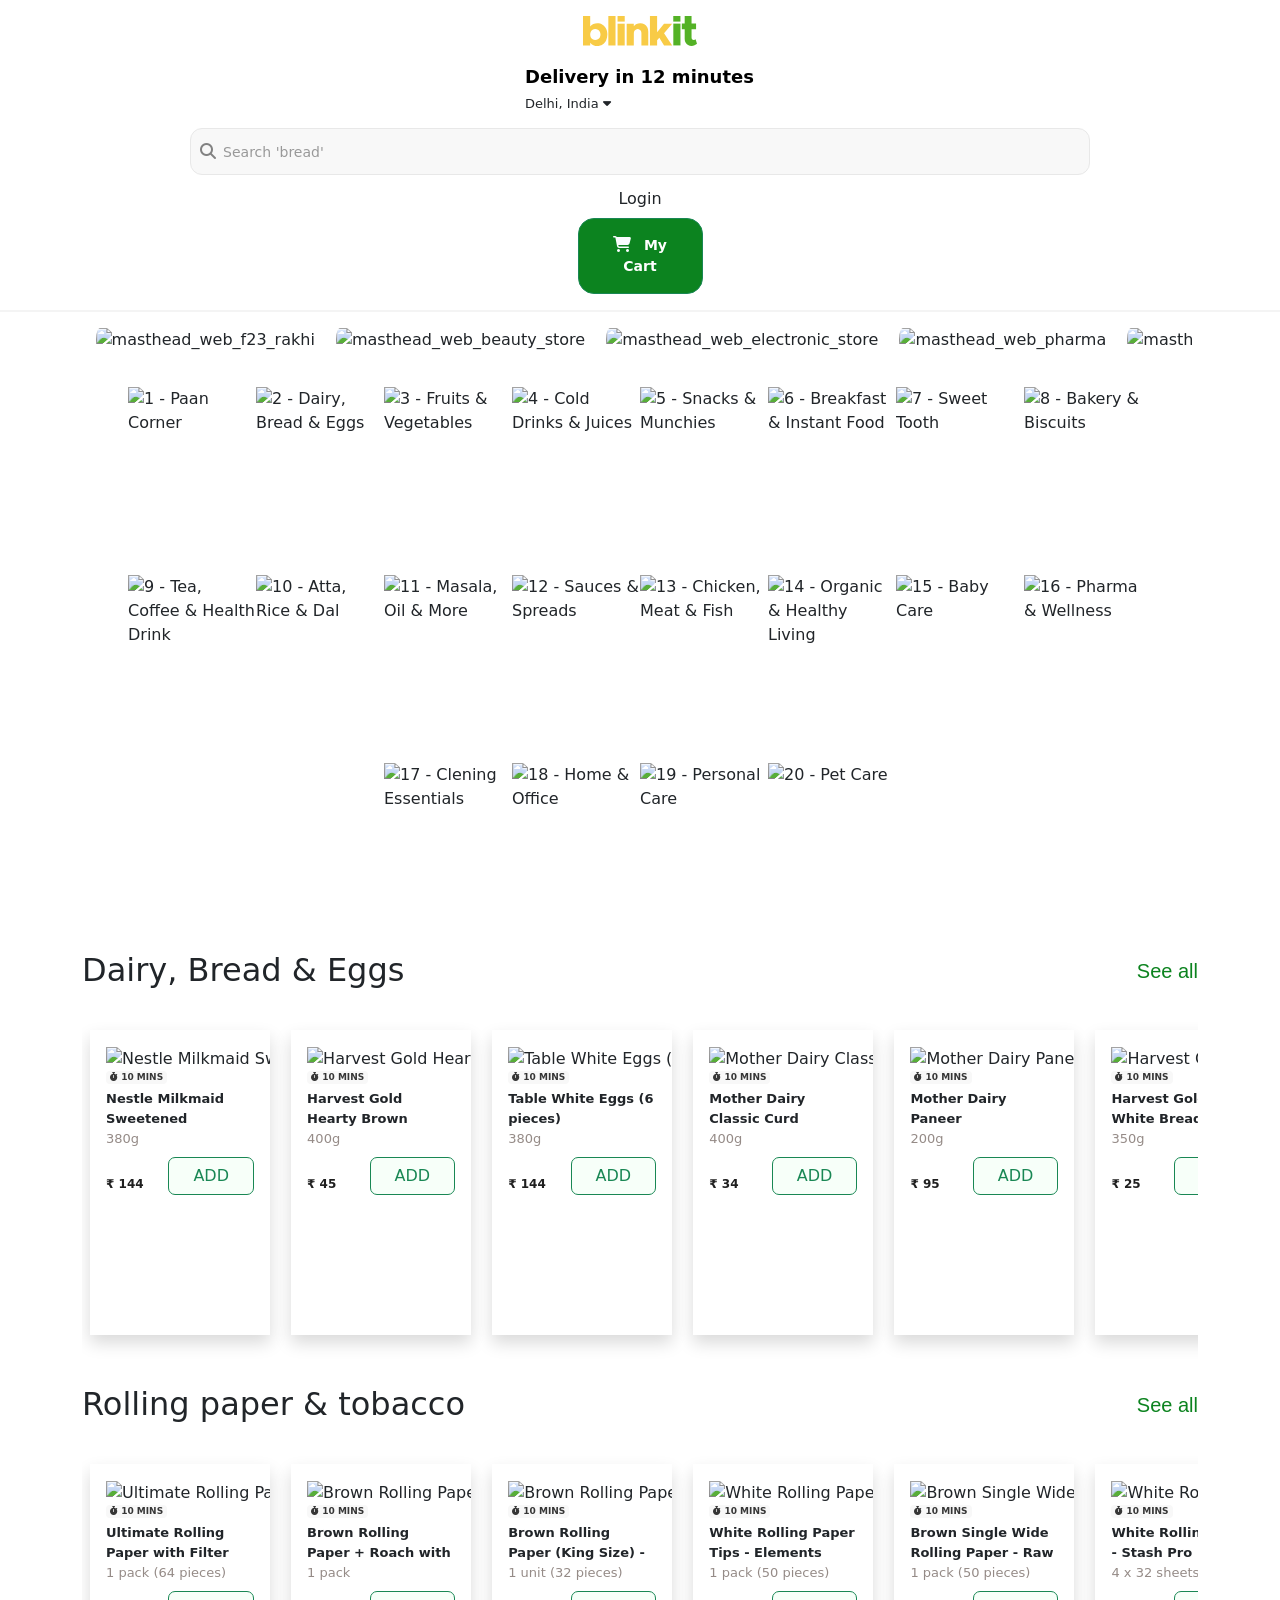
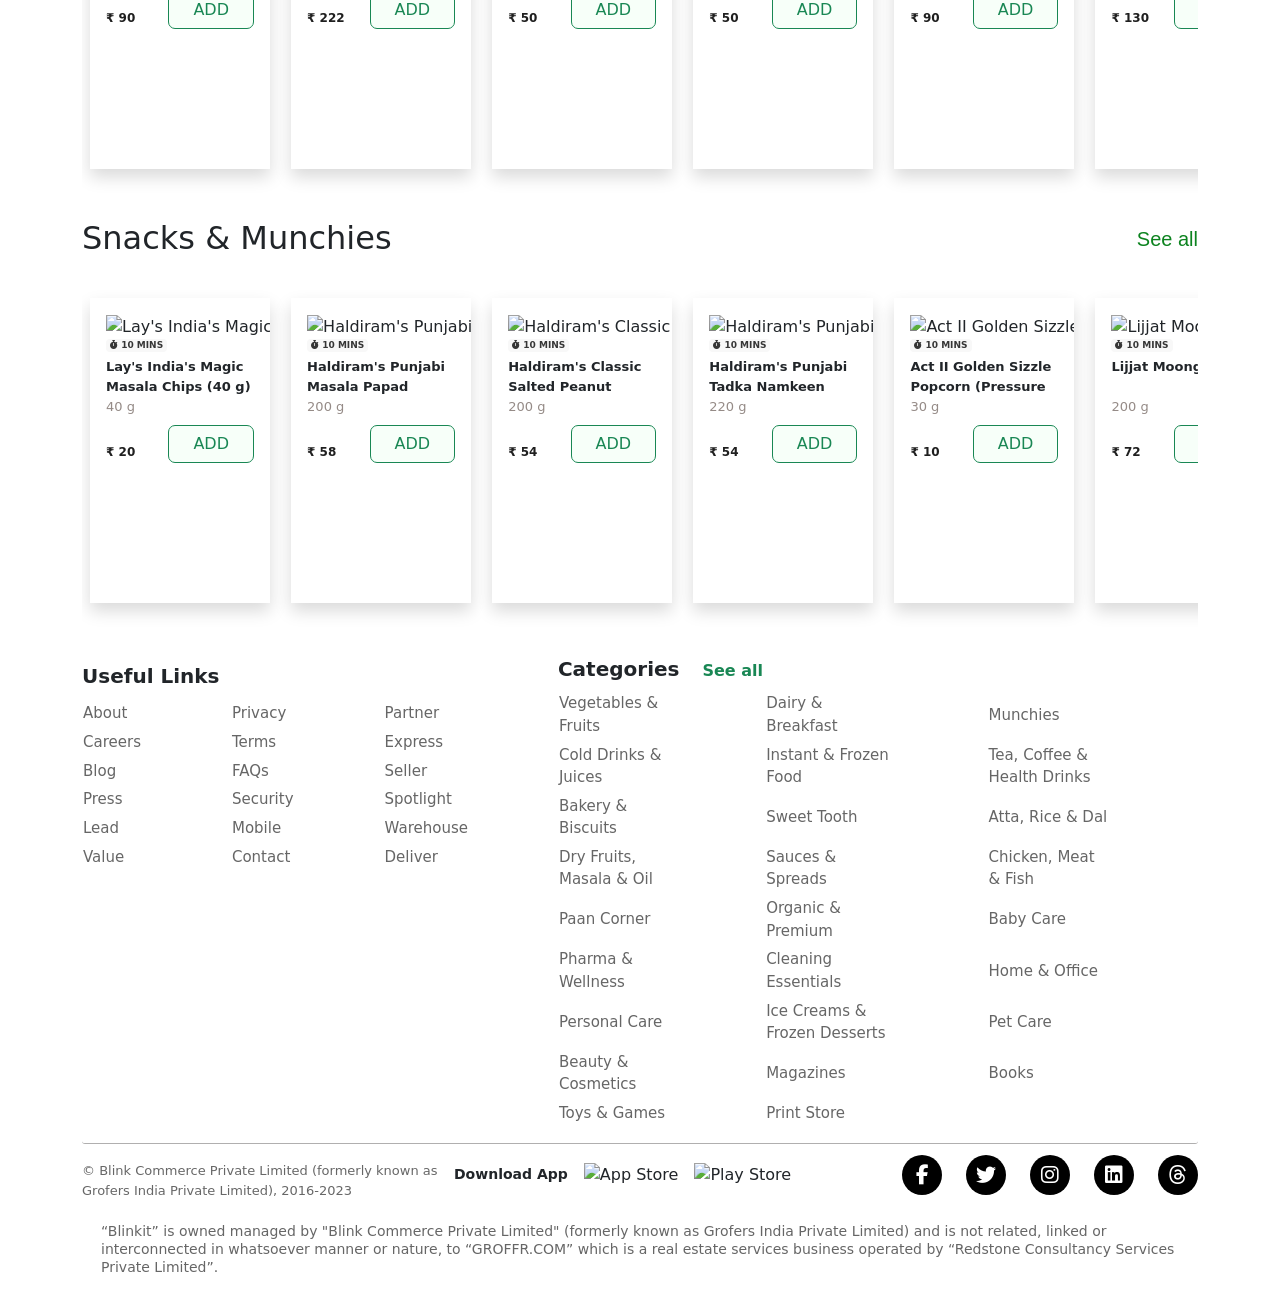
==== index.html @ 3cf59b23 "Blinkit_Clone" ====
<!DOCTYPE html>
<html lang="en">

<head>
  <meta charset="UTF-8" />
  <meta name="viewport" content="width=device-width, initial-scale=1.0" />
  <title>Blinkit_clone</title>
  <link rel="stylesheet" href="./style.css" />
  <link href="https://cdn.jsdelivr.net/npm/bootstrap@5.0.2/dist/css/bootstrap.min.css" rel="stylesheet"
    integrity="sha384-EVSTQN3/azprG1Anm3QDgpJLIm9Nao0Yz1ztcQTwFspd3yD65VohhpuuCOmLASjC" crossorigin="anonymous" />
  <link rel="stylesheet" href="https://cdnjs.cloudflare.com/ajax/libs/font-awesome/6.4.2/css/all.min.css"
    integrity="sha512-z3gLpd7yknf1YoNbCzqRKc4qyor8gaKU1qmn+CShxbuBusANI9QpRohGBreCFkKxLhei6S9CQXFEbbKuqLg0DA=="
    crossorigin="anonymous" referrerpolicy="no-referrer" />
  <link rel="shortcut icon"
    href="https://upload.wikimedia.org/wikipedia/commons/thumb/2/2a/Blinkit-yellow-rounded.svg/800px-Blinkit-yellow-rounded.svg.png"
    type="image/x-icon" />
</head>

<body>
  <!-- Navbar -->
  <nav class=" px-2 py-3 d-flex justify-content-between align-items-center">
    <a href="/"><svg width="134" height="30" viewBox="0 0 114 30" fill="none" xmlns="http://www.w3.org/2000/svg">
        <path
          d="M14.3342 7.186C16.2619 7.186 17.9832 7.66644 19.4978 8.62732C21.0262 9.57447 22.2242 10.9197 23.0917 12.663C23.9316 14.3377 24.3516 16.3075 24.3516 18.5724C24.3516 20.7687 23.9316 22.7316 23.0917 24.4612C22.2517 26.1908 21.0675 27.5429 19.5391 28.5175C17.9969 29.5058 16.2619 30 14.3342 30C12.9297 30 11.6078 29.7117 10.3685 29.1352C9.12927 28.5587 8.06901 27.7488 7.18775 26.7056V29.4852H0V0H7.18775V10.4598C8.06901 9.41661 9.12927 8.61359 10.3685 8.05079C11.6078 7.47426 12.9297 7.186 14.3342 7.186ZM12.1861 24.0494C13.2051 24.0494 14.1139 23.8161 14.9125 23.3493C15.7112 22.8826 16.3377 22.2306 16.7921 21.3933C17.2465 20.5697 17.4737 19.6294 17.4737 18.5724C17.4737 17.5429 17.2465 16.6095 16.7921 15.7721C16.3377 14.9348 15.7112 14.2828 14.9125 13.8161C14.1139 13.3493 13.2051 13.116 12.1861 13.116C11.2223 13.116 10.3617 13.3493 9.60432 13.8161C8.84699 14.269 8.2549 14.9073 7.82804 15.731C7.40118 16.5683 7.18775 17.5154 7.18775 18.5724C7.18775 19.6294 7.40118 20.5765 7.82804 21.4139C8.2549 22.2375 8.84699 22.8826 9.60432 23.3493C10.3617 23.8161 11.2223 24.0494 12.1861 24.0494Z"
          fill="#F8CB46"></path>
        <path d="M25.3356 29.4852V0H32.5233V29.4852H25.3356Z" fill="#F8CB46"></path>
        <path d="M34.5607 29.4852V7.68016H41.7071V29.4852H34.5607Z" fill="#F8CB46"></path>
        <path
          d="M57.2319 7.186C58.7603 7.186 60.1372 7.5429 61.3627 8.25669C62.5882 8.95676 63.5521 9.94509 64.2544 11.2217C64.9291 12.512 65.2664 13.9739 65.2664 15.6074V29.4852H58.4092V17.2135C58.4092 16.4173 58.2508 15.7104 57.9341 15.0927C57.6312 14.4612 57.1974 13.9739 56.6329 13.6307C56.0821 13.2876 55.4349 13.116 54.6914 13.116C53.9891 13.116 53.3419 13.2876 52.7498 13.6307C52.1577 13.9602 51.6965 14.4132 51.366 14.9897C51.0218 15.5388 50.8496 16.1839 50.8496 16.9252L50.8083 29.4852H43.6619V7.68016H50.8083V10.1716C51.483 9.23816 52.3849 8.51064 53.5141 7.98902C54.6432 7.45367 55.8824 7.186 57.2319 7.186Z"
          fill="#F8CB46"></path>
        <path
          d="M81.0597 17.2135L89.1769 29.4852H81.0597L76.3091 21.7639L74.1198 24.2965V29.4852H66.932V0H74.1198V16.2869L81.0184 7.68016H89.1356L81.0597 17.2135Z"
          fill="#F8CB46"></path>
        <path d="M34.5569 0.00232667H41.7267V5.59207H34.5569V0.00232667Z" fill="#F8CB46"></path>
        <path d="M90.3176 29.4198V7.61479H97.464V29.4198H90.3176Z" fill="#54B226"></path>
        <path
          d="M112.575 23.2634L114 27.855C113.353 28.4727 112.534 28.9737 111.542 29.3581C110.564 29.7424 109.607 29.9346 108.671 29.9346C107.322 29.9346 106.117 29.6395 105.057 29.0492C103.996 28.4452 103.17 27.6079 102.578 26.5372C101.986 25.494 101.69 24.2929 101.69 22.9339V13.3183H98.819V7.61479H101.69V0.00241089H108.547V7.61479H113.071V13.3183H108.547V21.6161C108.547 22.3162 108.733 22.8859 109.105 23.3251C109.477 23.7644 109.952 23.984 110.53 23.984C110.943 23.984 111.329 23.9223 111.687 23.7987C112.045 23.6752 112.341 23.4967 112.575 23.2634Z"
          fill="#54B226"></path>
        <path d="M90.2609 0.00241089H97.4307V5.59215H90.2609V0.00241089Z" fill="#54B226"></path>
      </svg>
    </a>
    <div class="v-line"></div>
    <div class="location">
      <h5>Delivery in 12 minutes</h5>
      <p>Delhi, India <i class="fa-solid fa-caret-down"></i></p>
    </div>
    <div class="searchbar ">
      <i class="fa-solid fa-magnifying-glass"></i>
      <input type="text" placeholder="Search 'bread'" class="search-input" />
    </div class="my-btn">
    <button class="btn btn-large my-login">Login</button>
    <button class="btn btn-large btn-success my-cart px-3 py-2 pt-3 pb-3 fw-bold rounded-4">
      <i class="fa-solid fa-cart-shopping fs-6 pe-2" style="color: #fafcff"></i> My Cart
    </button>
  </nav>

  <!-- Hero Section -->
  <div class="container">
    <section class="hero-section d-flex justify-content-between ">
      <img
        src="https://cdn.grofers.com/cdn-cgi/image/f=auto,fit=scale-down,q=50,metadata=none,w=1440/layout-engine/2022-05/Group-33704.jpg"
        alt="paan corner banner" width="1280" height="234.8623853211009"
        style="border-radius: 0px; object-fit: fill; cursor: default" />
    </section>
  </div>

  <!-- Scrollable div -->
  <div class="container">
    <div class="my-container">
      <div class="my-list">
        <img
          src="https://cdn.grofers.com/cdn-cgi/image/f=auto,fit=scale-down,q=50,metadata=none,w=450/layout-engine/2023-08/Web-Raksha-Bandhan.jpg"
          alt="masthead_web_f23_rakhi" width="335.40000000000003" height="195" loading="lazy"
          style="border-radius: 16px; object-fit: fill; cursor: default" />

        <img
          src="https://cdn.grofers.com/cdn-cgi/image/f=auto,fit=scale-down,q=50,metadata=none,w=450/layout-engine/2023-03/beauty-WEB.jpg"
          alt="masthead_web_beauty_store" width="335.40000000000003" height="195" loading="lazy"
          style="border-radius: 16px; object-fit: fill; cursor: default" />

        <img
          src="https://cdn.grofers.com/cdn-cgi/image/f=auto,fit=scale-down,q=50,metadata=none,w=450/layout-engine/2023-07/electronics-WEB.jpg"
          alt="masthead_web_electronic_store" width="335.40000000000003" height="195" loading="lazy"
          style="border-radius: 16px; object-fit: fill; cursor: default" />

        <img
          src="https://cdn.grofers.com/cdn-cgi/image/f=auto,fit=scale-down,q=50,metadata=none,w=450/layout-engine/2023-07/pharmacy-WEB.jpg"
          alt="masthead_web_pharma" width="335.40000000000003" height="195" loading="lazy"
          style="border-radius: 16px; object-fit: fill; cursor: default" />

        <img
          src="https://cdn.grofers.com/cdn-cgi/image/f=auto,fit=scale-down,q=50,metadata=none,w=450/layout-engine/2023-03/babycare-WEB.jpg"
          alt="masthead_web_baby_care" width="335.40000000000003" height="195" loading="lazy"
          style="border-radius: 16px; object-fit: fill; cursor: default" />

        <img
          src="https://cdn.grofers.com/cdn-cgi/image/f=auto,fit=scale-down,q=50,metadata=none,w=450/layout-engine/2023-07/Pet-Care_WEB.jpg"
          alt="masthead_web_pet_care" width="335.40000000000003" height="195" loading="lazy"
          style="border-radius: 16px; object-fit: fill; cursor: default" />
      </div>
    </div>
  </div>

  <!-- Categories section -->
  <section class="d-flex justify-content-center vw-100">
    <div class="container">
      <div class="my-categories d-flex flex-wrap justify-content-center">
        <img
          src="https://cdn.grofers.com/cdn-cgi/image/f=auto,fit=scale-down,q=50,metadata=none,w=180/layout-engine/2022-12/paan-corner_web.png"
          alt="1 - Paan Corner" width="128" height="188.23529411764704" loading="lazy"
          style="border-radius: 0px; object-fit: fill; cursor: default" />

        <img
          src="https://cdn.grofers.com/cdn-cgi/image/f=auto,fit=scale-down,q=50,metadata=none,w=180/layout-engine/2022-11/Slice-2_10.png"
          alt="2 - Dairy, Bread &amp; Eggs" width="128" height="188.23529411764704" loading="lazy"
          style="border-radius: 0px; object-fit: fill; cursor: default" />

        <img
          src="https://cdn.grofers.com/cdn-cgi/image/f=auto,fit=scale-down,q=50,metadata=none,w=180/layout-engine/2022-11/Slice-3_9.png"
          alt="3 - Fruits &amp; Vegetables" width="128" height="188.23529411764704" loading="lazy"
          style="border-radius: 0px; object-fit: fill; cursor: default" />

        <img
          src="https://cdn.grofers.com/cdn-cgi/image/f=auto,fit=scale-down,q=50,metadata=none,w=180/layout-engine/2022-11/Slice-4_9.png"
          alt="4 - Cold Drinks &amp; Juices " width="128" height="188.23529411764704" loading="lazy"
          style="border-radius: 0px; object-fit: fill; cursor: default" />

        <img
          src="https://cdn.grofers.com/cdn-cgi/image/f=auto,fit=scale-down,q=50,metadata=none,w=180/layout-engine/2022-11/Slice-5_4.png"
          alt="5 - Snacks &amp; Munchies " width="128" height="188.23529411764704" loading="lazy"
          style="border-radius: 0px; object-fit: fill; cursor: default" />

        <img
          src="https://cdn.grofers.com/cdn-cgi/image/f=auto,fit=scale-down,q=50,metadata=none,w=180/layout-engine/2022-11/Slice-6_5.png"
          alt="6 - Breakfast &amp; Instant Food" width="128" height="188.23529411764704" loading="lazy"
          style="border-radius: 0px; object-fit: fill; cursor: default" />

        <img
          src="https://cdn.grofers.com/cdn-cgi/image/f=auto,fit=scale-down,q=50,metadata=none,w=180/layout-engine/2022-11/Slice-7_3.png"
          alt="7 - Sweet Tooth" width="128" height="188.23529411764704" loading="lazy"
          style="border-radius: 0px; object-fit: fill; cursor: default" />

        <img
          src="https://cdn.grofers.com/cdn-cgi/image/f=auto,fit=scale-down,q=50,metadata=none,w=180/layout-engine/2022-11/Slice-8_4.png"
          alt="8 - Bakery &amp; Biscuits" width="128" height="188.23529411764704" loading="lazy"
          style="border-radius: 0px; object-fit: fill; cursor: default" />

        <img
          src="https://cdn.grofers.com/cdn-cgi/image/f=auto,fit=scale-down,q=50,metadata=none,w=180/layout-engine/2022-11/Slice-9_3.png"
          alt="9 - Tea, Coffee &amp; Health Drink " width="128" height="188.23529411764704" loading="lazy"
          style="border-radius: 0px; object-fit: fill; cursor: default" />

        <img
          src="https://cdn.grofers.com/cdn-cgi/image/f=auto,fit=scale-down,q=50,metadata=none,w=180/layout-engine/2022-11/Slice-10.png"
          alt="10 - Atta, Rice &amp; Dal" width="128" height="188.23529411764704" loading="lazy"
          style="border-radius: 0px; object-fit: fill; cursor: default" />

        <img
          src="https://cdn.grofers.com/cdn-cgi/image/f=auto,fit=scale-down,q=50,metadata=none,w=180/layout-engine/2022-11/Slice-11.png"
          alt="11 - Masala, Oil &amp; More " width="128" height="188.23529411764704" loading="lazy"
          style="border-radius: 0px; object-fit: fill; cursor: default" />

        <img
          src="https://cdn.grofers.com/cdn-cgi/image/f=auto,fit=scale-down,q=50,metadata=none,w=180/layout-engine/2022-11/Slice-12.png"
          alt="12 - Sauces &amp; Spreads" width="128" height="188.23529411764704" loading="lazy"
          style="border-radius: 0px; object-fit: fill; cursor: default" />

        <img
          src="https://cdn.grofers.com/cdn-cgi/image/f=auto,fit=scale-down,q=50,metadata=none,w=180/layout-engine/2022-11/Slice-13.png"
          alt="13 - Chicken, Meat &amp; Fish " width="128" height="188.23529411764704" loading="lazy"
          style="border-radius: 0px; object-fit: fill; cursor: default" />

        <img
          src="https://cdn.grofers.com/cdn-cgi/image/f=auto,fit=scale-down,q=50,metadata=none,w=180/layout-engine/2022-11/Slice-14.png"
          alt="14 - Organic &amp; Healthy Living" width="128" height="188.23529411764704" loading="lazy"
          style="border-radius: 0px; object-fit: fill; cursor: default" />

        <img
          src="https://cdn.grofers.com/cdn-cgi/image/f=auto,fit=scale-down,q=50,metadata=none,w=180/layout-engine/2022-11/Slice-15.png"
          alt="15 - Baby Care" width="128" height="188.23529411764704" loading="lazy"
          style="border-radius: 0px; object-fit: fill; cursor: default" />

        <img
          src="https://cdn.grofers.com/cdn-cgi/image/f=auto,fit=scale-down,q=50,metadata=none,w=180/layout-engine/2022-11/Slice-16.png"
          alt="16 - Pharma &amp; Wellness" width="128" height="188.23529411764704" loading="lazy"
          style="border-radius: 0px; object-fit: fill; cursor: default" />

        <img
          src="https://cdn.grofers.com/cdn-cgi/image/f=auto,fit=scale-down,q=50,metadata=none,w=180/layout-engine/2022-11/Slice-17.png"
          alt="17 - Clening Essentials" width="128" height="188.23529411764704" loading="lazy"
          style="border-radius: 0px; object-fit: fill; cursor: default" />

        <img
          src="https://cdn.grofers.com/cdn-cgi/image/f=auto,fit=scale-down,q=50,metadata=none,w=180/layout-engine/2022-11/Slice-18.png"
          alt="18 - Home &amp; Office " width="128" height="188.23529411764704" loading="lazy"
          style="border-radius: 0px; object-fit: fill; cursor: default" />

        <img
          src="https://cdn.grofers.com/cdn-cgi/image/f=auto,fit=scale-down,q=50,metadata=none,w=180/layout-engine/2022-11/Slice-19.png"
          alt="19 - Personal Care" width="128" height="188.23529411764704" loading="lazy"
          style="border-radius: 0px; object-fit: fill; cursor: default" />

        <img
          src="https://cdn.grofers.com/cdn-cgi/image/f=auto,fit=scale-down,q=50,metadata=none,w=180/layout-engine/2022-11/Slice-20.png"
          alt="20 - Pet Care" width="128" height="188.23529411764704" loading="lazy"
          style="border-radius: 0px; object-fit: fill; cursor: default" />
      </div>
    </div>
  </section>

  <!-- Dairy-Bread-Eggs -->
  <div class="container">
    <div class="category-section">
      <div class="title-head d-flex justify-content-between ">
        <h2>Dairy, Bread & Eggs</h2>
        <p>See all</p>
      </div>
      <div class="my-list">
        <div class="cards p-3 m-2 shadow my-card d-inline-block flex-column">
          <img
            src="https://cdn.grofers.com/cdn-cgi/image/f=auto,fit=scale-down,q=50,metadata=none,w=180/app/images/products/sliding_image/10491a.jpg?ts=1688463545"
            alt="Nestle Milkmaid Sweetened Condensed Milk" width="140" height="140" loading="lazy"
            style="border-radius: 0px; object-fit: fill; cursor: default" />
          <div class="card-time">
            <i class="fa-solid fa-stopwatch"></i> 10 MINS
          </div>
          <div class="card-title">
            Nestle Milkmaid Sweetened Condensed Milk
          </div>
          <div class="card-weight mb-2">380g</div>
          <div class="d-flex w-100 justify-content-between align-items-center">
            <div class="card-price pt-3">₹ 144</div>
            <button class="btn btn-outline-success px-4 my-card-button">ADD</button>
          </div>
        </div>
        <div class="cards p-3 m-2 shadow my-card d-inline-block flex-column">
          <img
            src="https://cdn.grofers.com/cdn-cgi/image/f=auto,fit=scale-down,q=50,metadata=none,w=180/app/images/products/sliding_image/24194a.jpg?ts=1690806087"
            alt="Harvest Gold Hearty Brown Bread" width="140" height="140" loading="lazy"
            style="border-radius: 0px; object-fit: fill; cursor: default" />
          <div class="card-time">
            <i class="fa-solid fa-stopwatch"></i> 10 MINS
          </div>
          <div class="card-title">Harvest Gold Hearty Brown Bread</div>
          <div class="card-weight mb-2">400g</div>
          <div class="d-flex w-100 justify-content-between align-items-center">
            <div class="card-price pt-3">₹ 45</div>
            <button class="btn btn-outline-success px-4 my-card-button">ADD</button>
          </div>
        </div>
        <div class="cards p-3 m-2 shadow my-card d-inline-block flex-column">
          <img
            src="https://cdn.grofers.com/cdn-cgi/image/f=auto,fit=scale-down,q=50,metadata=none,w=180/app/images/products/sliding_image/487729a.jpg?ts=1687333800"
            alt="Table White Eggs (6 pieces)" width="140" height="140" loading="lazy"
            style="border-radius: 0px; object-fit: fill; cursor: default" />
          <div class="card-time">
            <i class="fa-solid fa-stopwatch"></i> 10 MINS
          </div>
          <div class="card-title">Table White Eggs (6 pieces)</div>
          <div class="card-weight mb-2">380g</div>
          <div class="d-flex w-100 justify-content-between align-items-center">
            <div class="card-price pt-3">₹ 144</div>
            <button class="btn btn-outline-success px-4 my-card-button">ADD</button>
          </div>
        </div>
        <div class="cards p-3 m-2 shadow my-card d-inline-block flex-column">
          <img
            src="https://cdn.grofers.com/cdn-cgi/image/f=auto,fit=scale-down,q=50,metadata=none,w=135/app/images/products/sliding_image/86446a.jpg?ts=1687948913"
            alt="Mother Dairy Classic Curd" width="140" height="140" loading="lazy"
            style="border-radius: 0px; object-fit: fill; cursor: default;">
          <div class="card-time">
            <i class="fa-solid fa-stopwatch"></i> 10 MINS
          </div>
          <div class="card-title">
            Mother Dairy Classic Curd
          </div>
          <div class="card-weight mb-2">400g</div>
          <div class="d-flex w-100 justify-content-between align-items-center">
            <div class="card-price pt-3">₹ 34</div>
            <button class="btn btn-outline-success px-4 my-card-button">ADD</button>
          </div>
        </div>
        <div class="cards p-3 m-2 shadow my-card d-inline-block flex-column">
          <img
            src="https://cdn.grofers.com/cdn-cgi/image/f=auto,fit=scale-down,q=50,metadata=none,w=135/app/images/products/sliding_image/192a.jpg?ts=1689327538"
            alt="Mother Dairy Paneer" width="140" height="140" loading="lazy"
            style="border-radius: 0px; object-fit: fill; cursor: default;">
          <div class="card-time">
            <i class="fa-solid fa-stopwatch"></i> 10 MINS
          </div>
          <div class="card-title">
            Mother Dairy Paneer
          </div>
          <div class="card-weight mb-2">200g</div>
          <div class="d-flex w-100 justify-content-between align-items-center">
            <div class="card-price pt-3">₹ 95</div>
            <button class="btn btn-outline-success px-4 my-card-button">ADD</button>
          </div>
        </div>
        <div class="cards p-3 m-2 shadow my-card d-inline-block flex-column">
          <img
            src="https://cdn.grofers.com/cdn-cgi/image/f=auto,fit=scale-down,q=50,metadata=none,w=135/app/images/products/sliding_image/23779a.jpg?ts=1690808192"
            alt="Harvest Gold - White Bread" width="140" height="140" loading="lazy"
            style="border-radius: 0px; object-fit: fill; cursor: default;">
          <div class="card-time">
            <i class="fa-solid fa-stopwatch"></i> 10 MINS
          </div>
          <div class="card-title">
            Harvest Gold - White Bread
          </div>
          <div class="card-weight mb-2">350g</div>
          <div class="d-flex w-100 justify-content-between align-items-center">
            <div class="card-price pt-3">₹ 25</div>
            <button class="btn btn-outline-success px-4 my-card-button">ADD</button>
          </div>
        </div>
        <div class="cards p-3 m-2 shadow my-card d-inline-block flex-column">
          <img
            src="https://cdn.grofers.com/cdn-cgi/image/f=auto,fit=scale-down,q=50,metadata=none,w=135/app/images/products/sliding_image/483705a.jpg?ts=1688628432"
            alt="Table White Eggs - 30 Pieces Tray" width="140" height="140" loading="lazy"
            style="border-radius: 0px; object-fit: fill; cursor: default;">
          <div class="card-time">
            <i class="fa-solid fa-stopwatch"></i> 10 MINS
          </div>
          <div class="card-title">
            Table White Eggs - 30 Pieces Tray
          </div>
          <div class="card-weight mb-2">30 pieces</div>
          <div class="d-flex w-100 justify-content-between align-items-center">
            <div class="card-price pt-3">₹ 208</div>
            <button class="btn btn-outline-success px-4">ADD</button>
          </div>
        </div>
        <div class="cards p-3 m-2 shadow my-card d-inline-block flex-column">
          <img
            src="https://cdn.grofers.com/cdn-cgi/image/f=auto,fit=scale-down,q=50,metadata=none,w=135/app/images/products/sliding_image/12872a.jpg?ts=1690814382"
            alt="Amul Gold Full Cream Fresh Milk" width="140" height="140" loading="lazy"
            style="border-radius: 0px; object-fit: fill; cursor: default;">
          <div class="card-time">
            <i class="fa-solid fa-stopwatch"></i> 10 MINS
          </div>
          <div class="card-title">
            Amul Gold Full Cream Fresh Milk
          </div>
          <div class="card-weight mb-2">500 ml</div>
          <div class="d-flex w-100 justify-content-between align-items-center">
            <div class="card-price pt-3">₹ 33</div>
            <button class="btn btn-outline-success px-4">ADD</button>
          </div>
        </div>
        <div class="cards p-3 m-2 shadow my-card d-inline-block flex-column">
          <img
            src="https://cdn.grofers.com/cdn-cgi/image/f=auto,fit=scale-down,q=50,metadata=none,w=135/app/images/products/sliding_image/477482a.jpg?ts=1687615980"
            alt="Eggoz Farm Fresh White Eggs (10 pieces)" width="140" height="140" loading="lazy"
            style="border-radius: 0px; object-fit: fill; cursor: default;">
          <div class="card-time">
            <i class="fa-solid fa-stopwatch"></i> 10 MINS
          </div>
          <div class="card-title">
            Eggoz Farm Fresh White Eggs (10 pieces)
          </div>
          <div class="card-weight mb-2">10 pieces</div>
          <div class="d-flex w-100 justify-content-between align-items-center">
            <div class="card-price pt-3">₹ 113</div>
            <button class="btn btn-outline-success px-4">ADD</button>
          </div>
        </div>
        <div class="cards p-3 m-2 shadow my-card d-inline-block flex-column">
          <img
            src="https://cdn.grofers.com/cdn-cgi/image/f=auto,fit=scale-down,q=50,metadata=none,w=135/app/images/products/sliding_image/45533a.jpg?ts=1687948907"
            alt="Amul Masti Curd" width="140" height="140" loading="lazy"
            style="border-radius: 0px; object-fit: fill; cursor: default;">
          <div class="card-time">
            <i class="fa-solid fa-stopwatch"></i> 10 MINS
          </div>
          <div class="card-title">
            Amul Masti Curd
          </div>
          <div class="card-weight mb-2">400 g</div>
          <div class="d-flex w-100 justify-content-between align-items-center">
            <div class="card-price pt-3">₹ 34</div>
            <button class="btn btn-outline-success px-4">ADD</button>
          </div>
        </div>
        <div class="cards p-3 m-2 shadow my-card d-inline-block flex-column">
          <img
            src="https://cdn.grofers.com/cdn-cgi/image/f=auto,fit=scale-down,q=50,metadata=none,w=135/app/images/products/sliding_image/329500a.jpg?ts=1687949315"
            alt="Amul Fresh Malai Paneer" width="140" height="140" loading="lazy"
            style="border-radius: 0px; object-fit: fill; cursor: default;">
          <div class="card-time">
            <i class="fa-solid fa-stopwatch"></i> 10 MINS
          </div>
          <div class="card-title">
            Amul Fresh Malai Paneer
          </div>
          <div class="card-weight mb-2">200 g</div>
          <div class="d-flex w-100 justify-content-between align-items-center">
            <div class="card-price pt-3">₹ 91</div>
            <button class="btn btn-outline-success px-4">ADD</button>
          </div>
        </div>
      </div>
    </div>
  </div>

  <!-- Rolling Paper and tobacco -->
  <div class="container">
    <div class="category-section">
      <div class="title-head d-flex justify-content-between ">
        <h2>Rolling paper & tobacco</h2>
        <p>See all</p>
      </div>
      <div class="my-list">
        <div class="cards p-3 m-2 shadow my-card d-inline-block flex-column">
          <img
            src="https://cdn.grofers.com/cdn-cgi/image/f=auto,fit=scale-down,q=50,metadata=none,w=135/app/images/products/sliding_image/478728a.jpg?ts=1690814280"
            alt="Ultimate Rolling Paper with Filter Tips &amp; Crushing Tray (King Size, Unbleached) - Mozo" width="140"
            height="140" loading="lazy" style="border-radius: 0px; object-fit: fill; cursor: default;">
          <div class="card-time">
            <i class="fa-solid fa-stopwatch"></i> 10 MINS
          </div>
          <div class="card-title">
            Ultimate Rolling Paper with Filter Tips & Crushing Tray (King Size, Unbleached) - Mozo
          </div>
          <div class="card-weight mb-2">1 pack (64 pieces)</div>
          <div class="d-flex w-100 justify-content-between align-items-center">
            <div class="card-price pt-3">₹ 90</div>
            <button class="btn btn-outline-success px-4 my-card-button">ADD</button>
          </div>
        </div>
        <div class="cards p-3 m-2 shadow my-card d-inline-block flex-column">
          <img
            src="https://cdn.grofers.com/cdn-cgi/image/f=auto,fit=scale-down,q=50,metadata=none,w=135/app/images/products/sliding_image/496994a.jpg?ts=1690814628"
            alt="Brown Rolling Paper + Roach with Crushing Tray - Stash Pro" width="140" height="140" loading="lazy"
            style="border-radius: 0px; object-fit: fill; cursor: default;">
          <div class="card-time">
            <i class="fa-solid fa-stopwatch"></i> 10 MINS
          </div>
          <div class="card-title">Brown Rolling Paper + Roach with Crushing Tray - Stash Pro</div>
          <div class="card-weight mb-2">1 pack</div>
          <div class="d-flex w-100 justify-content-between align-items-center">
            <div class="card-price pt-3">₹ 222</div>
            <button class="btn btn-outline-success px-4 my-card-button">ADD</button>
          </div>
        </div>
        <div class="cards p-3 m-2 shadow my-card d-inline-block flex-column">
          <img
            src="https://cdn.grofers.com/cdn-cgi/image/f=auto,fit=scale-down,q=50,metadata=none,w=135/app/images/products/sliding_image/477311a.jpg?ts=1692701354"
            alt="Brown Rolling Paper (King Size) - Stash Pro" width="140" height="140" loading="lazy"
            style="border-radius: 0px; object-fit: fill; cursor: default;">
          <div class="card-time">
            <i class="fa-solid fa-stopwatch"></i> 10 MINS
          </div>
          <div class="card-title">Brown Rolling Paper (King Size) - Stash Pro</div>
          <div class="card-weight mb-2">1 unit (32 pieces)</div>
          <div class="d-flex w-100 justify-content-between align-items-center">
            <div class="card-price pt-3">₹ 50</div>
            <button class="btn btn-outline-success px-4 my-card-button">ADD</button>
          </div>
        </div>
        <div class="cards p-3 m-2 shadow my-card d-inline-block flex-column">
          <img
            src="https://cdn.grofers.com/cdn-cgi/image/f=auto,fit=scale-down,q=50,metadata=none,w=135/app/images/products/sliding_image/480940a.jpg?ts=1690813442"
            alt="White Rolling Paper Tips - Elements" width="140" height="140" loading="lazy"
            style="border-radius: 0px; object-fit: fill; cursor: default;">
          <div class="card-time">
            <i class="fa-solid fa-stopwatch"></i> 10 MINS
          </div>
          <div class="card-title">
            White Rolling Paper Tips - Elements
          </div>
          <div class="card-weight mb-2">1 pack (50 pieces)</div>
          <div class="d-flex w-100 justify-content-between align-items-center">
            <div class="card-price pt-3">₹ 50</div>
            <button class="btn btn-outline-success px-4 my-card-button">ADD</button>
          </div>
        </div>
        <div class="cards p-3 m-2 shadow my-card d-inline-block flex-column">
          <img
            src="https://cdn.grofers.com/cdn-cgi/image/f=auto,fit=scale-down,q=50,metadata=none,w=135/app/images/products/sliding_image/480942a.jpg?ts=1690808898"
            alt="Brown Single Wide Rolling Paper - Raw" width="140" height="140" loading="lazy"
            style="border-radius: 0px; object-fit: fill; cursor: default;">
          <div class="card-time">
            <i class="fa-solid fa-stopwatch"></i> 10 MINS
          </div>
          <div class="card-title">
            Brown Single Wide Rolling Paper - Raw
          </div>
          <div class="card-weight mb-2">1 pack (50 pieces)</div>
          <div class="d-flex w-100 justify-content-between align-items-center">
            <div class="card-price pt-3">₹ 90</div>
            <button class="btn btn-outline-success px-4 my-card-button">ADD</button>
          </div>
        </div>
        <div class="cards p-3 m-2 shadow my-card d-inline-block flex-column">
          <img
            src="https://cdn.grofers.com/cdn-cgi/image/f=auto,fit=scale-down,q=50,metadata=none,w=135/app/images/products/sliding_image/496998a.jpg?ts=1690814342"
            alt="White Rolling Paper - Stash Pro" width="140" height="140" loading="lazy"
            style="border-radius: 0px; object-fit: fill; cursor: default;">
          <div class="card-time">
            <i class="fa-solid fa-stopwatch"></i> 10 MINS
          </div>
          <div class="card-title">
            White Rolling Paper - Stash Pro
          </div>
          <div class="card-weight mb-2">4 x 32 sheets</div>
          <div class="d-flex w-100 justify-content-between align-items-center">
            <div class="card-price pt-3">₹ 130</div>
            <button class="btn btn-outline-success px-4 my-card-button">ADD</button>
          </div>
        </div>
        <div class="cards p-3 m-2 shadow my-card d-inline-block flex-column">
          <img
            src="https://cdn.grofers.com/cdn-cgi/image/f=auto,fit=scale-down,q=50,metadata=none,w=135/app/images/products/sliding_image/490157a.jpg?ts=1690817195"
            alt="White Rolling Paper with Roaches - Stash Pro" width="140" height="140" loading="lazy"
            style="border-radius: 0px; object-fit: fill; cursor: default;">
          <div class="card-time">
            <i class="fa-solid fa-stopwatch"></i> 10 MINS
          </div>
          <div class="card-title">
            White Rolling Paper with Roaches - Stash Pro
          </div>
          <div class="card-weight mb-2">1 pack (64 + 64 pieces)</div>
          <div class="d-flex w-100 justify-content-between align-items-center">
            <div class="card-price pt-3">₹ 181</div>
            <button class="btn btn-outline-success px-4">ADD</button>
          </div>
        </div>
        <div class="cards p-3 m-2 shadow my-card d-inline-block flex-column">
          <img
            src="https://cdn.grofers.com/cdn-cgi/image/f=auto,fit=scale-down,q=50,metadata=none,w=135/app/images/products/sliding_image/480959a.jpg?ts=1690814336"
            alt="Slim Rolling Paper (King Size, Green Apple Flavoured) - Juicy Jay's" width="140" height="140"
            loading="lazy" style="border-radius: 0px; object-fit: fill; cursor: default;">
          <div class="card-time">
            <i class="fa-solid fa-stopwatch"></i> 10 MINS
          </div>
          <div class="card-title">
            Slim Rolling Paper (King Size, Green Apple Flavoured) - Juicy Jay's
          </div>
          <div class="card-weight mb-2">1 pack (32 pieces)</div>
          <div class="d-flex w-100 justify-content-between align-items-center">
            <div class="card-price pt-3">₹ 120</div>
            <button class="btn btn-outline-success px-4">ADD</button>
          </div>
        </div>
        <div class="cards p-3 m-2 shadow my-card d-inline-block flex-column">
          <img
            src="https://cdn.grofers.com/cdn-cgi/image/f=auto,fit=scale-down,q=50,metadata=none,w=135/app/images/products/sliding_image/480960a.jpg?ts=1690815001"
            alt="Slim Rolling Paper (King Size, Mello Mango Flavoured) - Juicy Jay's" width="140" height="140"
            loading="lazy" style="border-radius: 0px; object-fit: fill; cursor: default;">
          <div class="card-time">
            <i class="fa-solid fa-stopwatch"></i> 10 MINS
          </div>
          <div class="card-title">
            Slim Rolling Paper (King Size, Mello Mango Flavoured) - Juicy Jay's
          </div>
          <div class="card-weight mb-2">1 pack (32 pieces)</div>
          <div class="d-flex w-100 justify-content-between align-items-center">
            <div class="card-price pt-3">₹ 130</div>
            <button class="btn btn-outline-success px-4">ADD</button>
          </div>
        </div>
        <div class="cards p-3 m-2 shadow my-card d-inline-block flex-column">
          <img
            src="https://cdn.grofers.com/cdn-cgi/image/f=auto,fit=scale-down,q=50,metadata=none,w=135/app/images/products/sliding_image/484825a.jpg?ts=1690814502"
            alt="Brown Rolling Paper with Roaches - Stash Pro" width="140" height="140" loading="lazy"
            style="border-radius: 0px; object-fit: fill; cursor: default;">
          <div class="card-time">
            <i class="fa-solid fa-stopwatch"></i> 10 MINS
          </div>
          <div class="card-title">
            Brown Rolling Paper with Roaches - Stash Pro
          </div>
          <div class="card-weight mb-2">1 pack (64 + 64 pieces)</div>
          <div class="d-flex w-100 justify-content-between align-items-center">
            <div class="card-price pt-3">₹ 230</div>
            <button class="btn btn-outline-success px-4">ADD</button>
          </div>
        </div>
      </div>
    </div>
  </div>

  <!-- Snacks & munchies -->
  <div class="container">
    <div class="category-section">
      <div class="title-head d-flex justify-content-between ">
        <h2>Snacks & Munchies</h2>
        <p>See all</p>
      </div>
      <div class="my-list">
        <div class="cards p-3 m-2 shadow my-card d-inline-block flex-column">
          <img
            src="https://cdn.grofers.com/cdn-cgi/image/f=auto,fit=scale-down,q=50,metadata=none,w=135/app/images/products/sliding_image/240092a.jpg?ts=1687324818"
            alt="Lay's India's Magic Masala Chips (40 g)" width="140" height="140" loading="lazy"
            style="border-radius: 0px; object-fit: fill; cursor: default;">
          <div class="card-time">
            <i class="fa-solid fa-stopwatch"></i> 10 MINS
          </div>
          <div class="card-title">
            Lay's India's Magic Masala Chips (40 g)
          </div>
          <div class="card-weight mb-2">40 g</div>
          <div class="d-flex w-100 justify-content-between align-items-center">
            <div class="card-price pt-3">₹ 20</div>
            <button class="btn btn-outline-success px-4 my-card-button">ADD</button>
          </div>
        </div>
        <div class="cards p-3 m-2 shadow my-card d-inline-block flex-column">
          <img
            src="https://cdn.grofers.com/cdn-cgi/image/f=auto,fit=scale-down,q=50,metadata=none,w=135/app/images/products/sliding_image/25678a.jpg?ts=1688625394"
            alt="Haldiram's Punjabi Masala Papad" width="140" height="140" loading="lazy"
            style="border-radius: 0px; object-fit: fill; cursor: default;">
          <div class="card-time">
            <i class="fa-solid fa-stopwatch"></i> 10 MINS
          </div>
          <div class="card-title">Haldiram's Punjabi Masala Papad</div>
          <div class="card-weight mb-2">200 g</div>
          <div class="d-flex w-100 justify-content-between align-items-center">
            <div class="card-price pt-3">₹ 58</div>
            <button class="btn btn-outline-success px-4 my-card-button">ADD</button>
          </div>
        </div>
        <div class="cards p-3 m-2 shadow my-card d-inline-block flex-column">
          <img
            src="https://cdn.grofers.com/cdn-cgi/image/f=auto,fit=scale-down,q=50,metadata=none,w=135/app/images/products/sliding_image/605a.jpg?ts=1689327547"
            alt="Haldiram's Classic Salted Peanut Namkeen" width="140" height="140" loading="lazy"
            style="border-radius: 0px; object-fit: fill; cursor: default;">
          <div class="card-time">
            <i class="fa-solid fa-stopwatch"></i> 10 MINS
          </div>
          <div class="card-title">Haldiram's Classic Salted Peanut Namkeen</div>
          <div class="card-weight mb-2">200 g</div>
          <div class="d-flex w-100 justify-content-between align-items-center">
            <div class="card-price pt-3">₹ 54</div>
            <button class="btn btn-outline-success px-4 my-card-button">ADD</button>
          </div>
        </div>
        <div class="cards p-3 m-2 shadow my-card d-inline-block flex-column">
          <img
            src="https://cdn.grofers.com/cdn-cgi/image/f=auto,fit=scale-down,q=50,metadata=none,w=135/app/images/products/sliding_image/608a.jpg?ts=1689327547"
            alt="Haldiram's Punjabi Tadka Namkeen" width="140" height="140" loading="lazy"
            style="border-radius: 0px; object-fit: fill; cursor: default;">
          <div class="card-time">
            <i class="fa-solid fa-stopwatch"></i> 10 MINS
          </div>
          <div class="card-title">
            Haldiram's Punjabi Tadka Namkeen
          </div>
          <div class="card-weight mb-2">220 g</div>
          <div class="d-flex w-100 justify-content-between align-items-center">
            <div class="card-price pt-3">₹ 54</div>
            <button class="btn btn-outline-success px-4 my-card-button">ADD</button>
          </div>
        </div>
        <div class="cards p-3 m-2 shadow my-card d-inline-block flex-column">
          <img
            src="https://cdn.grofers.com/cdn-cgi/image/f=auto,fit=scale-down,q=50,metadata=none,w=135/app/images/products/sliding_image/54056a.jpg?ts=1687525097"
            alt="Act II Golden Sizzle Popcorn (Pressure Cooker)" width="140" height="140" loading="lazy"
            style="border-radius: 0px; object-fit: fill; cursor: default;">
          <div class="card-time">
            <i class="fa-solid fa-stopwatch"></i> 10 MINS
          </div>
          <div class="card-title">
            Act II Golden Sizzle Popcorn (Pressure Cooker)
          </div>
          <div class="card-weight mb-2">30 g</div>
          <div class="d-flex w-100 justify-content-between align-items-center">
            <div class="card-price pt-3">₹ 10</div>
            <button class="btn btn-outline-success px-4 my-card-button">ADD</button>
          </div>
        </div>
        <div class="cards p-3 m-2 shadow my-card d-inline-block flex-column">
          <img
            src="https://cdn.grofers.com/cdn-cgi/image/f=auto,fit=scale-down,q=50,metadata=none,w=135/app/images/products/sliding_image/15558a.jpg?ts=1690814371"
            alt="Lijjat Moong Papad" width="140" height="140" loading="lazy"
            style="border-radius: 0px; object-fit: fill; cursor: default;">
          <div class="card-time">
            <i class="fa-solid fa-stopwatch"></i> 10 MINS
          </div>
          <div class="card-title">
            Lijjat Moong Papad
          </div>
          <div class="card-weight mb-2">200 g</div>
          <div class="d-flex w-100 justify-content-between align-items-center">
            <div class="card-price pt-3">₹ 72</div>
            <button class="btn btn-outline-success px-4 my-card-button">ADD</button>
          </div>
        </div>
        <div class="cards p-3 m-2 shadow my-card d-inline-block flex-column">
          <img
            src="https://cdn.grofers.com/cdn-cgi/image/f=auto,fit=scale-down,q=50,metadata=none,w=135/app/images/products/sliding_image/623a.jpg?ts=1689327547"
            alt="Haldiram's Plain Bhujia" width="140" height="140" loading="lazy"
            style="border-radius: 0px; object-fit: fill; cursor: default;">
          <div class="card-time">
            <i class="fa-solid fa-stopwatch"></i> 10 MINS
          </div>
          <div class="card-title">
            Haldiram's Plain Bhujia
          </div>
          <div class="card-weight mb-2">200 g</div>
          <div class="d-flex w-100 justify-content-between align-items-center">
            <div class="card-price pt-3">₹ 56</div>
            <button class="btn btn-outline-success px-4">ADD</button>
          </div>
        </div>
        <div class="cards p-3 m-2 shadow my-card d-inline-block flex-column">
          <img
            src="https://cdn.grofers.com/cdn-cgi/image/f=auto,fit=scale-down,q=50,metadata=none,w=135/app/images/products/sliding_image/381269a.jpg?ts=1668156784"
            alt="Doritos Sweet Chilli Flavour Nachos - Pack of 2" width="140" height="140" loading="lazy"
            style="border-radius: 0px; object-fit: fill; cursor: default;">
          <div class="card-time">
            <i class="fa-solid fa-stopwatch"></i> 10 MINS
          </div>
          <div class="card-title">
            Doritos Sweet Chilli Flavour Nachos - Pack of 2
          </div>
          <div class="card-weight mb-2">2 x 82.5 g</div>
          <div class="d-flex w-100 justify-content-between align-items-center">
            <div class="card-price pt-3">₹ 53</div>
            <button class="btn btn-outline-success px-4">ADD</button>
          </div>
        </div>
        <div class="cards p-3 m-2 shadow my-card d-inline-block flex-column">
          <img
            src="https://cdn.grofers.com/cdn-cgi/image/f=auto,fit=scale-down,q=50,metadata=none,w=135/app/images/products/sliding_image/11150a.jpg?ts=1688463551"
            alt="Uncle Chipps Spicy Treat Flavour Potato Chips" width="140" height="140" loading="lazy"
            style="border-radius: 0px; object-fit: fill; cursor: default;">
          <div class="card-time">
            <i class="fa-solid fa-stopwatch"></i> 10 MINS
          </div>
          <div class="card-title">
            Uncle Chipps Spicy Treat Flavour Potato Chips
          </div>
          <div class="card-weight mb-2">50 g</div>
          <div class="d-flex w-100 justify-content-between align-items-center">
            <div class="card-price pt-3">₹ 20</div>
            <button class="btn btn-outline-success px-4">ADD</button>
          </div>
        </div>
        <div class="cards p-3 m-2 shadow my-card d-inline-block flex-column">
          <img
            src="https://cdn.grofers.com/cdn-cgi/image/f=auto,fit=scale-down,q=50,metadata=none,w=135/app/images/products/sliding_image/19293a.jpg?ts=1687262752"
            alt="Haldiram's Bhujia" width="140" height="140" loading="lazy"
            style="border-radius: 0px; object-fit: fill; cursor: default;">
          <div class="card-time">
            <i class="fa-solid fa-stopwatch"></i> 10 MINS
          </div>
          <div class="card-title">
            Haldiram's Bhujia
          </div>
          <div class="card-weight mb-2">1 kg</div>
          <div class="d-flex w-100 justify-content-between align-items-center">
            <div class="card-price pt-3">₹ 273</div>
            <button class="btn btn-outline-success px-4">ADD</button>
          </div>
        </div>
        <div class="cards p-3 m-2 shadow my-card d-inline-block flex-column">
          <img
            src="https://cdn.grofers.com/cdn-cgi/image/f=auto,fit=scale-down,q=50,metadata=none,w=135/app/images/products/sliding_image/437996a.jpg?ts=1687330069"
            alt="Bingo Mad Angles Pizza Nachos" width="140" height="140" loading="lazy"
            style="border-radius: 0px; object-fit: fill; cursor: default;">
          <div class="card-time">
            <i class="fa-solid fa-stopwatch"></i> 10 MINS
          </div>
          <div class="card-title">
            Bingo Mad Angles Pizza Nachos
          </div>
          <div class="card-weight mb-2">66 g</div>
          <div class="d-flex w-100 justify-content-between align-items-center">
            <div class="card-price pt-3">₹ 20</div>
            <button class="btn btn-outline-success px-4">ADD</button>
          </div>
        </div>
      </div>
    </div>
  </div>

  <!-- footer -->
  <footer class="container">
    <div class="footer-section">
      <div class="row1">
        <div class="table1">
          <table class="useful-links">
            <caption class="caption-top fs-5 fw-bold text-dark">Useful Links</caption>
            <tr>
              <td>About</td>
              <td>Privacy</td>
              <td>Partner</td>
            </tr>
            <tr>
              <td>Careers</td>
              <td>Terms</td>
              <td>Express</td>
            </tr>
            <tr>
              <td>Blog</td>
              <td>FAQs</td>
              <td>Seller</td>
            </tr>
            <tr>
              <td>Press</td>
              <td>Security</td>
              <td>Spotlight</td>
            </tr>
            <tr>
              <td>Lead</td>
              <td>Mobile</td>
              <td>Warehouse</td>
            </tr>
            <tr>
              <td>Value</td>
              <td>Contact</td>
              <td>Deliver</td>
            </tr>
          </table>
        </div>
        <div class="table2">
          <table class="Categories mb-3">
          <h3 class="fs-5 mt-1 fw-bold text-dark">Categories <a href="#" class="text-success ms-3 fs-6 text-decoration-none">See all</a></h3>
          <tr>
            <td>Vegetables & Fruits</td>
            <td>Dairy & Breakfast</td>
            <td>Munchies</td>
          </tr>
          <tr>
            <td>Cold Drinks & Juices</td>
            <td>Instant & Frozen Food</td>
            <td>Tea, Coffee & Health Drinks</td>
          </tr>
          <tr>
            <td>Bakery & Biscuits</td>
            <td>Sweet Tooth</td>
            <td>Atta, Rice & Dal</td>
          </tr>
          <tr>
            <td>Dry Fruits, Masala & Oil</td>
            <td>Sauces & Spreads</td>
            <td>Chicken, Meat & Fish</td>
          </tr>
          <tr>
            <td>Paan Corner</td>
            <td>Organic & Premium</td>
            <td>Baby Care</td>
          </tr>
          <tr>
            <td>Pharma & Wellness</td>
            <td>Cleaning Essentials</td>
            <td>Home & Office</td>
          </tr>
          <tr>
            <td>Personal Care</td>
            <td>Ice Creams & Frozen Desserts</td>
            <td>Pet Care</td>
          </tr>
          <tr>
            <td>Beauty & Cosmetics</td>
            <td>Magazines</td>
            <td>Books</td>
          </tr>
          <tr>
            <td>Toys & Games</td>
            <td>Print Store</td>
          </tr>
        </table>
        </div>
      </div>

      <div class="row2">
        <div class="greetings">© Blink Commerce Private Limited (formerly known as Grofers India Private Limited),
          2016-2023
        </div>
        <div class="download-section d-flex justify-content-start align-items-center">
          <div class="download-app">Download App</div>
          <div class="link-button m-3">
            <img src="https://blinkit.com/d61019073b700ca49d22.png" alt="App Store" width="92" height="30"
              loading="lazy" style="border-radius: 0px; object-fit: fill; cursor: pointer;">
          </div>
          <div class="link-button">
            <img src="https://blinkit.com/8ed033800ea38f24c4f0.png" alt="Play Store" width="92" height="30"
              loading="lazy" style="border-radius: 0px; object-fit: fill; cursor: pointer;">
          </div>
        </div>
        <div class="logo-section d-flex justify-content-end align-items-center">
          <div class="socialmedia-logo ms-4">
            <i class="fa-brands fa-facebook-f" style="color: #ffffff;"></i>
          </div>
          <div class="socialmedia-logo ms-4">
            <i class="fa-brands fa-twitter" style="color: #ffffff;"></i>
          </div>
          <div class="socialmedia-logo ms-4">
            <i class="fa-brands fa-instagram" style="color: #ffffff;"></i>
          </div>
          <div class="socialmedia-logo ms-4">
            <i class="fa-brands fa-linkedin" style="color: #ffffff;"></i>
          </div>
          <div class="socialmedia-logo ms-4">
            <i class="fa-brands fa-threads" style="color: #ffffff;"></i>
          </div>
        </div>
      </div>

      <div class="row3">
        “Blinkit” is owned managed by "Blink Commerce Private Limited" (formerly known as Grofers India Private Limited)
        and is not related, linked or interconnected in whatsoever manner or nature, to “GROFFR.COM” which is a real
        estate services business operated by “Redstone Consultancy Services Private Limited”.
      </div>
      
    </div>
  </footer>

  <!-- JS File -->
  <script src="https://cdn.jsdelivr.net/npm/@popperjs/core@2.9.2/dist/umd/popper.min.js"
    integrity="sha384-IQsoLXl5PILFhosVNubq5LC7Qb9DXgDA9i+tQ8Zj3iwWAwPtgFTxbJ8NT4GN1R8p"
    crossorigin="anonymous"></script>
  <script src="https://cdn.jsdelivr.net/npm/bootstrap@5.0.2/dist/js/bootstrap.min.js"
    integrity="sha384-cVKIPhGWiC2Al4u+LWgxfKTRIcfu0JTxR+EQDz/bgldoEyl4H0zUF0QKbrJ0EcQF"
    crossorigin="anonymous"></script>
</body>

</html>
---- style.css ----
.location{
    width: 300px;
    padding-left: 35px;
}

nav{
    z-index: 2;
    position: sticky;
    top: 0;
    height: fit-content;
    background-color: white;
    border-bottom: 2px solid #f4f4f4;
}

.location>h5{
    color: rgb(0, 0, 0);
    font-weight: 800;
    margin: auto;
    padding: auto;
    margin-bottom: 6px;
    font-size: 18px;
}

.location>p{
    margin: 0px;
    font-size: 13px;
    font-weight: 400;
}

.v-line{
    height: 55px;
    margin-left: 20px;
    border-left:2px solid #eae6e6 ;
}

.searchbar{
    width: 1100px;
    margin: 5px 10px;
    padding: 0px 9px;
    border: 1px solid rgb(232, 232, 232);
    border-radius: 12px;
    background: rgb(248, 248, 248);
    color: rgb(130, 130, 130);
}

nav>.my-btn>.my-login{
    margin-right: 30px;
}

.hero-section>img{
    width: 1590px !important;
}

.searchbar>input{
    width: 900px;
    background-color: transparent;
    border: none;
    height: 45px;
}

::placeholder{
    font-size: 14px;
    color: rgb(153, 153, 153);
}

.my-cart{
    width: 125px;
    background-color: #0c831f !important;
    font-size: 14px !important;
    border-radius: 7px !important;
}

.my-categories{
    width: 100%;
}

.my-categories>img{
    width: 128px;
    height: 188.235px;
    cursor: pointer !important;

}

.my-container{
    width: 99%;
    margin: auto;
    overflow-x: scroll;
    margin-bottom: 20px !important;
}

.category-section>.title-head{
    position: sticky;
    z-index: -2;
    top: 0;
    left: 0;
}
.category-section>.title-head>p{
    line-height: 40px;
    font-size: 20px;
    cursor: pointer;
    color: rgb(12, 131, 31);
    font-family: Arial, Helvetica, sans-serif;
}

.my-list{
    white-space: nowrap;
    margin-top: 15px;
    margin-bottom: 15px;
}

.my-list>img{
    cursor: pointer !important;
    padding-inline: 8px;
    width: 335.4px !important;
    height: 195px !important;
}

::-webkit-scrollbar{
    display: none;
}

.my-card{
    width:180px;
    height: 305px;
    overflow: hidden;
    cursor: pointer !important;
}

.my-card>img{
    cursor: pointer !important;
}

.card-title{
    width: 100%;
    height: 40px;
    color: rgb(31, 31, 31);
    overflow: hidden;
    text-wrap:wrap;
    font-weight: 600;
    font-size: 13px;
    margin-top: 5px;
}

.card-time{
    width: fit-content;
    border-radius: 4px;
    background-color: rgb(248, 248, 248);
    padding: 0px 4px;
    font-weight: 700;
    font-size: 9px;
    color: rgb(54, 54, 54);
}

.card-weight{
    font-size: 13px;
    color: #958b87;
}

.card-price{
    color: rgb(31, 31, 31);
    font-weight: 640;
    font-size: 12px;
}

.my-card-button{
    border-radius: 7px !important;
    background-color: rgb(247, 255, 249) !important;
}

.my-card-button:hover{
    background-color: #0c831f !important;
    color: white !important;
}

.category-section{
    width: 100%;
    margin: auto;
    overflow-x: scroll;
    margin-bottom: 20px;
}

.row1{
    border-bottom: 1px solid rgb(176, 175, 175);
    border-radius: 3px;
    margin-bottom: 2px;
}

.footer-section>.row1{
    display: grid;
    grid-template-columns: 1fr 4fr;
}

td{
    padding-left: 1px !important;
    padding: 3.1px 90px;
    color: #666666;
    font-size: 15px;
    cursor: pointer;
}

.footer-section>.row2{
    display: grid;
    grid-template-columns:repeat(3, 1fr) ;
}

.greetings{
    width: 100%;
    height: 100%;
    color: #676767;
    font-size: 13px;
    padding-top: 15px;
    padding-right: 10px;
}

.download-app{
    font-weight: 600;
    font-size: 14px;
}

.socialmedia-logo{
    background-color: black;
    width: 40px;
    height: 40px;
    border-radius: 50%;
    cursor: pointer;
    text-align: center;
    justify-content: center;
}

.socialmedia-logo>i{
    font-size: 20px;
    margin-top: 10px;
}

.footer-section>.row3{
    font-size: 14px;
    color: #666666;
    line-height: 18px;
    margin: 12px;
    padding: 7px;
}


@media screen and (max-width:768px) {
    nav{
        flex-direction: column;
        background-color: white;
        position: static;
    }

    .location{
        margin-top: 20px;
    }

    .v-line,.hero-section>img{
        display: none;
    }

    .searchbar{
        width: auto;
        margin-top: 15px;
    }

    .searchbar>input{
        width: 500px;
    }

    .footer-section>.row1,.footer-section>.row2{
        display: flex;
        flex-direction: column;
    }

    .footer-section>.row2>.logo-section , .footer-section>.row2>.download-section{
        justify-content: space-around !important;
        margin: 10px;
    }
}

@media (min-width: 768px) and (max-width: 1349px){
    nav{
        flex-direction: column;
        background-color: white;
        position: static;
    }

    .location{
        margin-top: 20px;
    }

    .v-line,.hero-section>img{
        display: none;
    }

    .searchbar{
        width: 900px;
        margin-top: 15px;
    }

    .searchbar>input{
        width: 850px;
    }
}
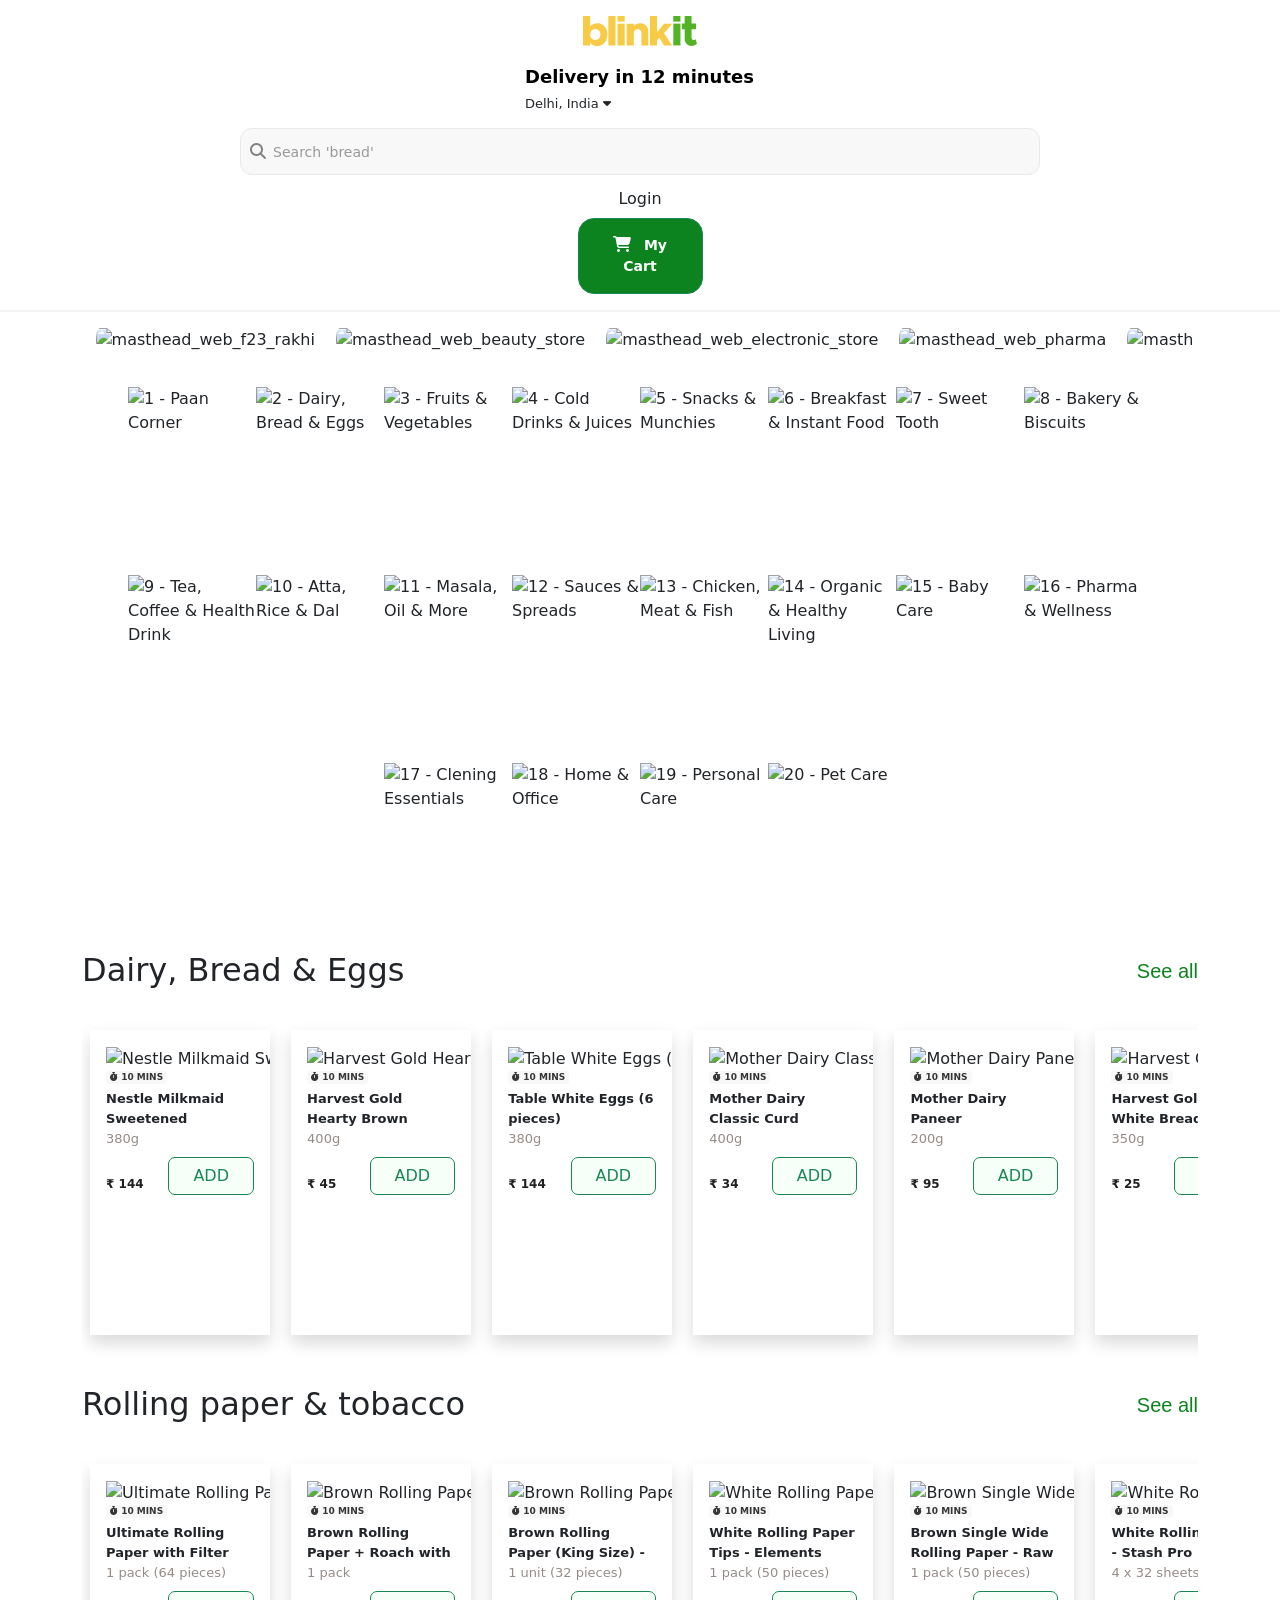
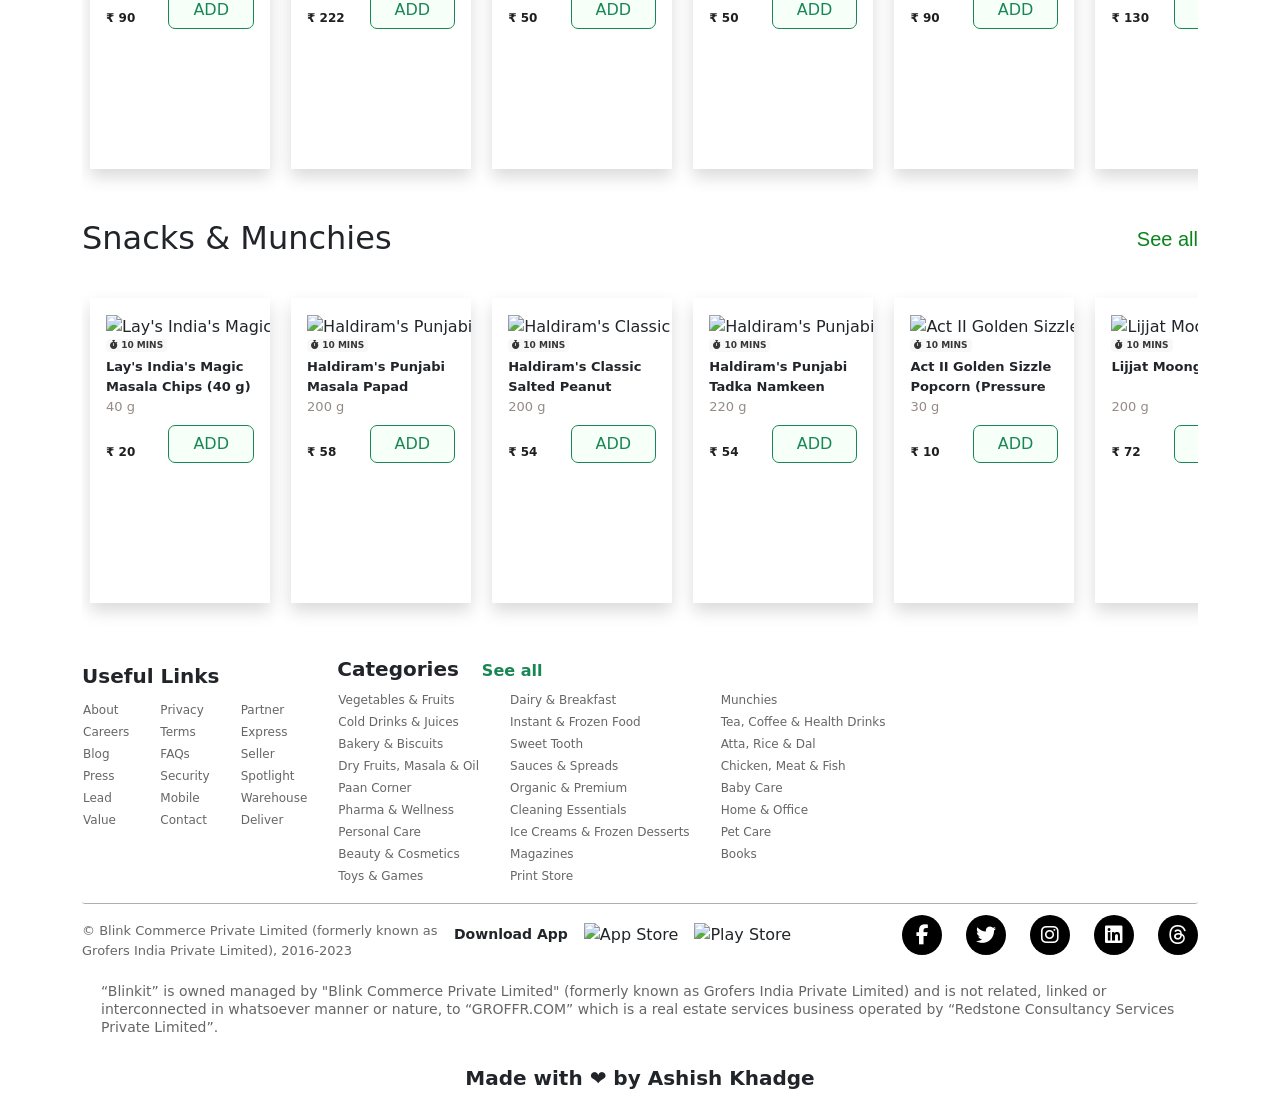
==== commit 51f841b0: "Blinkit-clone" ====
--- a/index.html
+++ b/index.html
@@ -909,6 +909,10 @@
     </div>
   </footer>
 
+  <div class="my-greetings">
+    Made with ❤️ by Ashish Khadge
+  </div>
+
   <!-- JS File -->
   <script src="https://cdn.jsdelivr.net/npm/@popperjs/core@2.9.2/dist/umd/popper.min.js"
     integrity="sha384-IQsoLXl5PILFhosVNubq5LC7Qb9DXgDA9i+tQ8Zj3iwWAwPtgFTxbJ8NT4GN1R8p"
--- a/style.css
+++ b/style.css
@@ -1,3 +1,4 @@
+
 .location{
     width: 300px;
     padding-left: 35px;
@@ -52,7 +53,7 @@
 }
 
 .searchbar>input{
-    width: 900px;
+    width: 860px;
     background-color: transparent;
     border: none;
     height: 45px;
@@ -240,6 +241,73 @@
     padding: 7px;
 }
 
+.my-greetings{
+    text-align: center;
+    font-size: 20px;
+    font-weight: bold;
+    margin: 20px;
+}
+
+
+@media (min-width: 768px) and (max-width: 1349px){
+    nav{
+        flex-direction: column;
+        background-color: white;
+        position: static;
+    }
+
+    .location{
+        margin-top: 20px;
+    }
+
+    .v-line,.hero-section>img{
+        display: none;
+    }
+
+    .searchbar{
+        width: 800px;
+        margin-top: 15px;
+    }
+
+    .searchbar>input{
+        width: 750px;
+    }
+
+    td{
+        font-size: 12px;
+        padding: 2px 30px;
+    }
+}
+
+@media screen and (max-width: 393px){
+    nav{
+        flex-direction: column;
+        background-color: white;
+        position: static;
+    }
+
+    .location{
+        margin-top: 20px;
+    }
+
+    .v-line,.hero-section>img{
+        display: none;
+    }
+
+    .searchbar{
+        width: 300px !important;
+        margin-top: 15px;
+    }
+
+    .searchbar>input{
+        width: 200px !important;
+    }
+
+    td{
+        font-size: 8px;
+        padding: 2px 30px;
+    }
+}
 
 @media screen and (max-width:768px) {
     nav{
@@ -274,29 +342,4 @@
         justify-content: space-around !important;
         margin: 10px;
     }
-}
-
-@media (min-width: 768px) and (max-width: 1349px){
-    nav{
-        flex-direction: column;
-        background-color: white;
-        position: static;
-    }
-
-    .location{
-        margin-top: 20px;
-    }
-
-    .v-line,.hero-section>img{
-        display: none;
-    }
-
-    .searchbar{
-        width: 900px;
-        margin-top: 15px;
-    }
-
-    .searchbar>input{
-        width: 850px;
-    }
 }
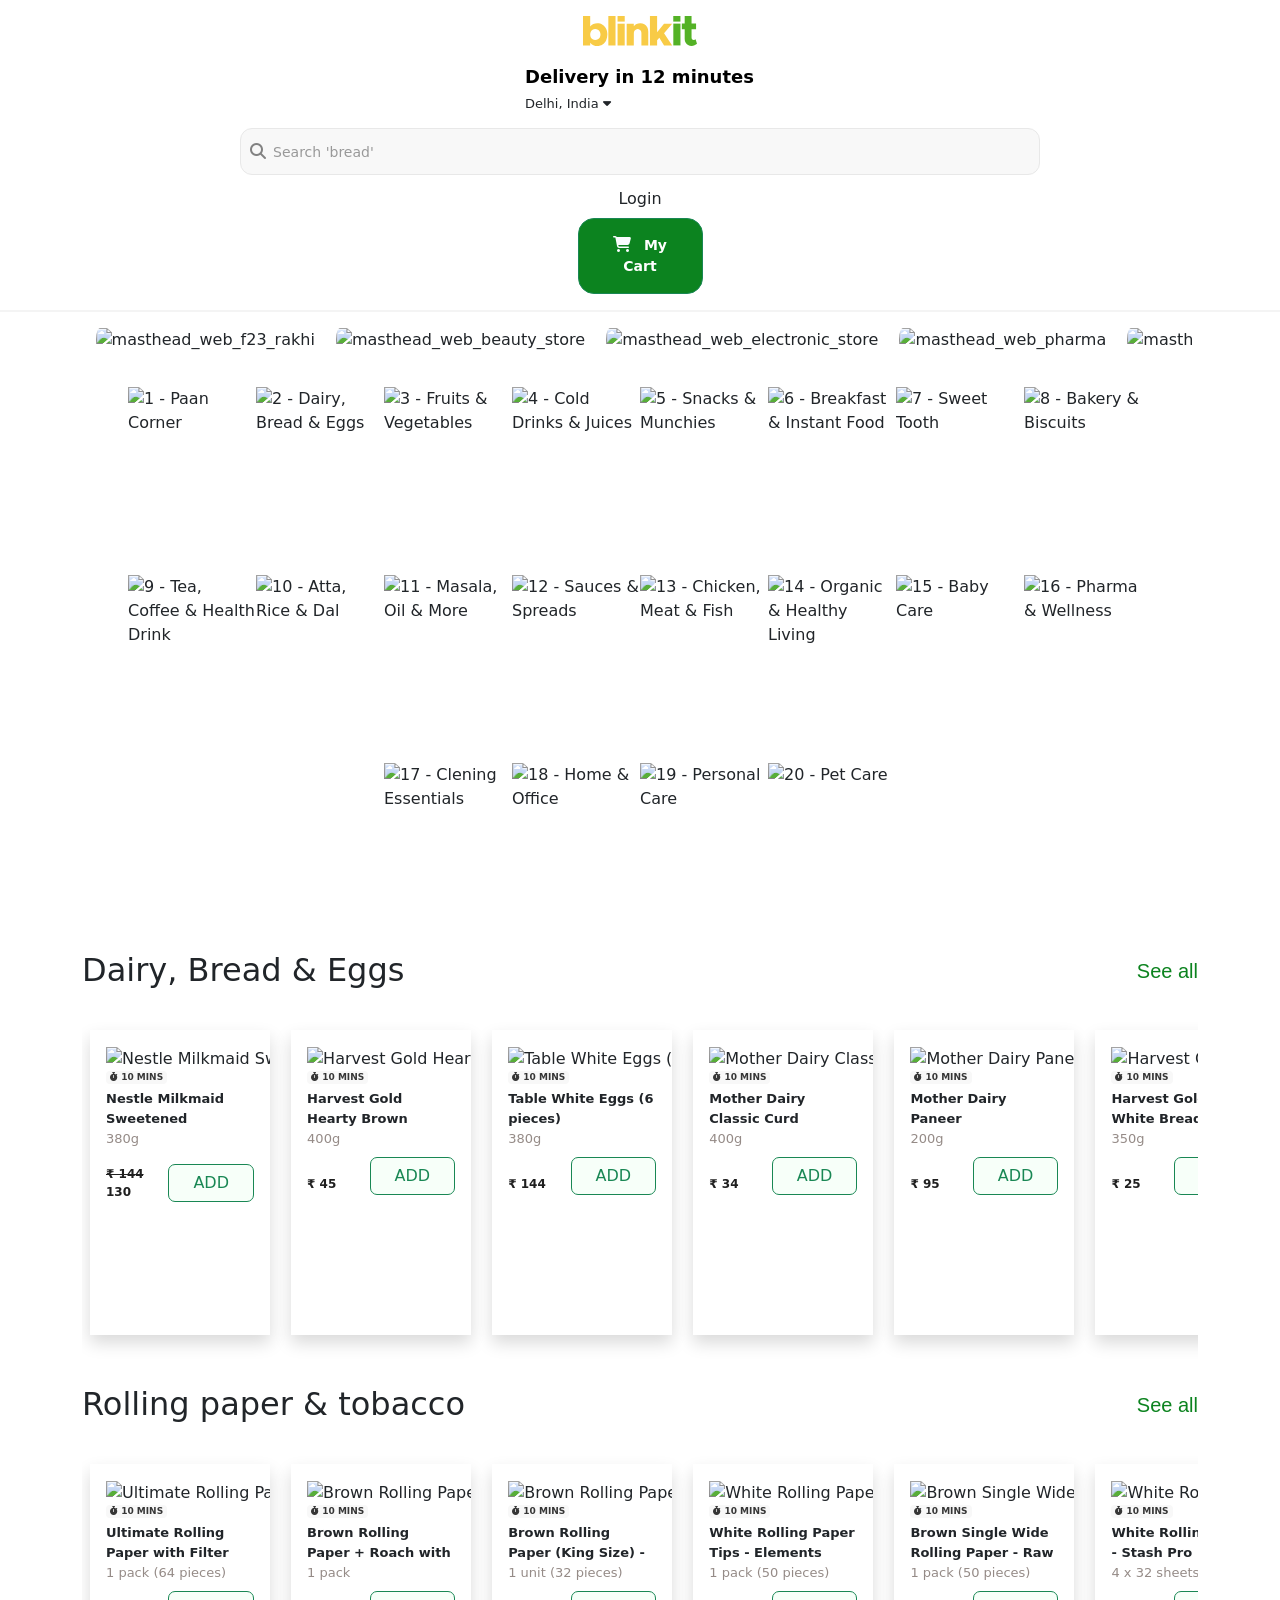
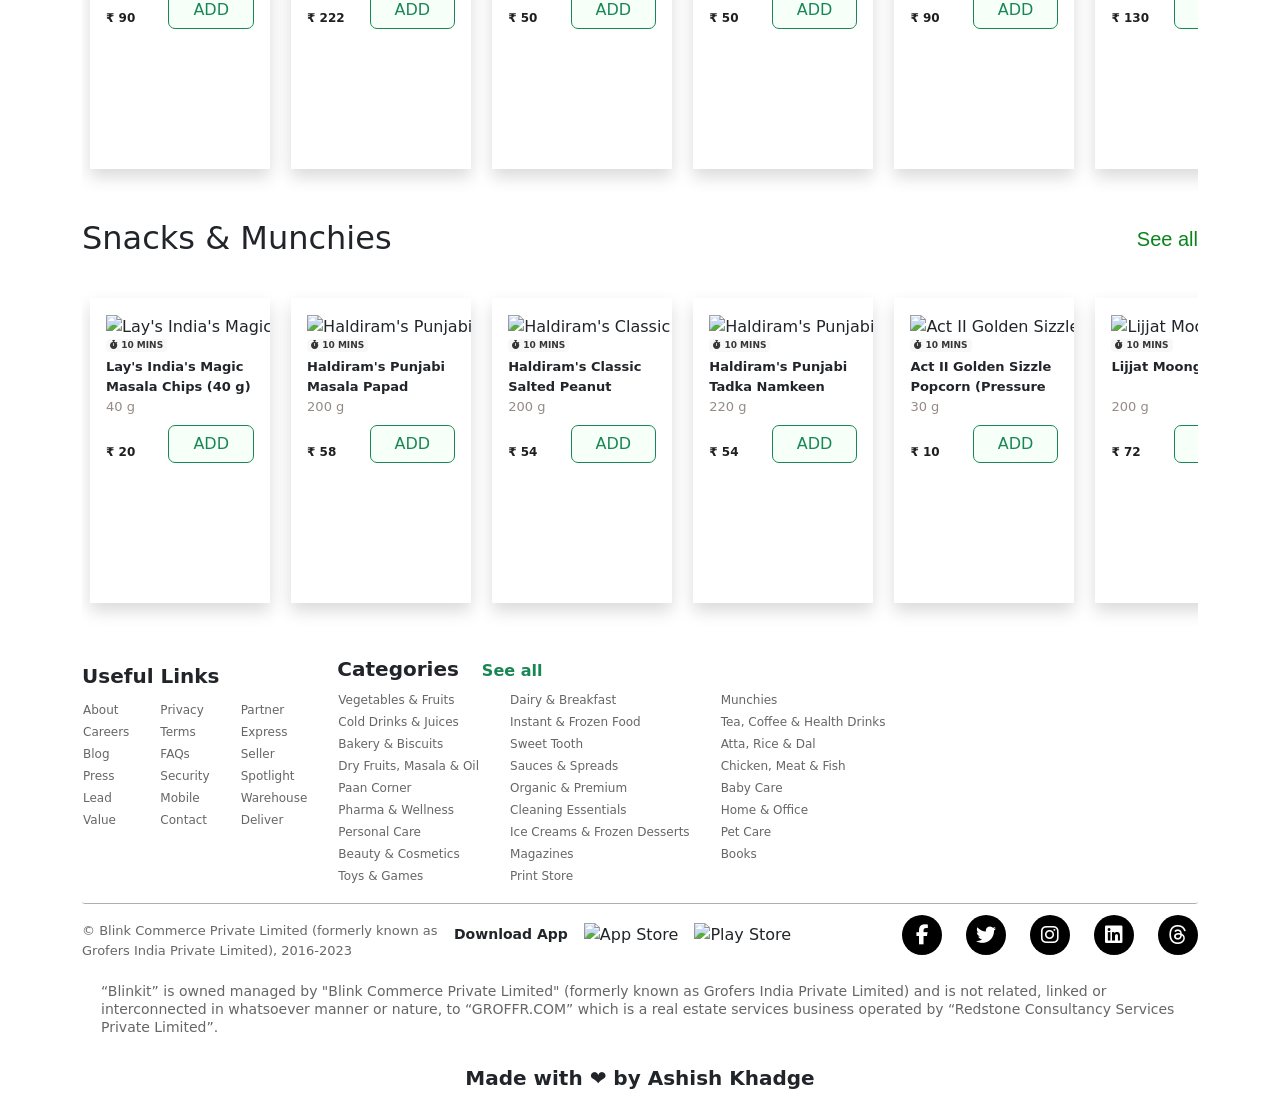
==== commit 753e8902: "Blinkit-clone" ====
--- a/index.html
+++ b/index.html
@@ -229,7 +229,7 @@
           </div>
           <div class="card-weight mb-2">380g</div>
           <div class="d-flex w-100 justify-content-between align-items-center">
-            <div class="card-price pt-3">₹ 144</div>
+            <div class="card-price py-2"><s>₹ 144</s><br><span class="my-0">130</span></div>
             <button class="btn btn-outline-success px-4 my-card-button">ADD</button>
           </div>
         </div>
--- a/style.css
+++ b/style.css
@@ -53,9 +53,10 @@
 }
 
 .searchbar>input{
-    width: 860px;
+    width: 80%;
     background-color: transparent;
     border: none;
+    outline: none;
     height: 45px;
 }
 
